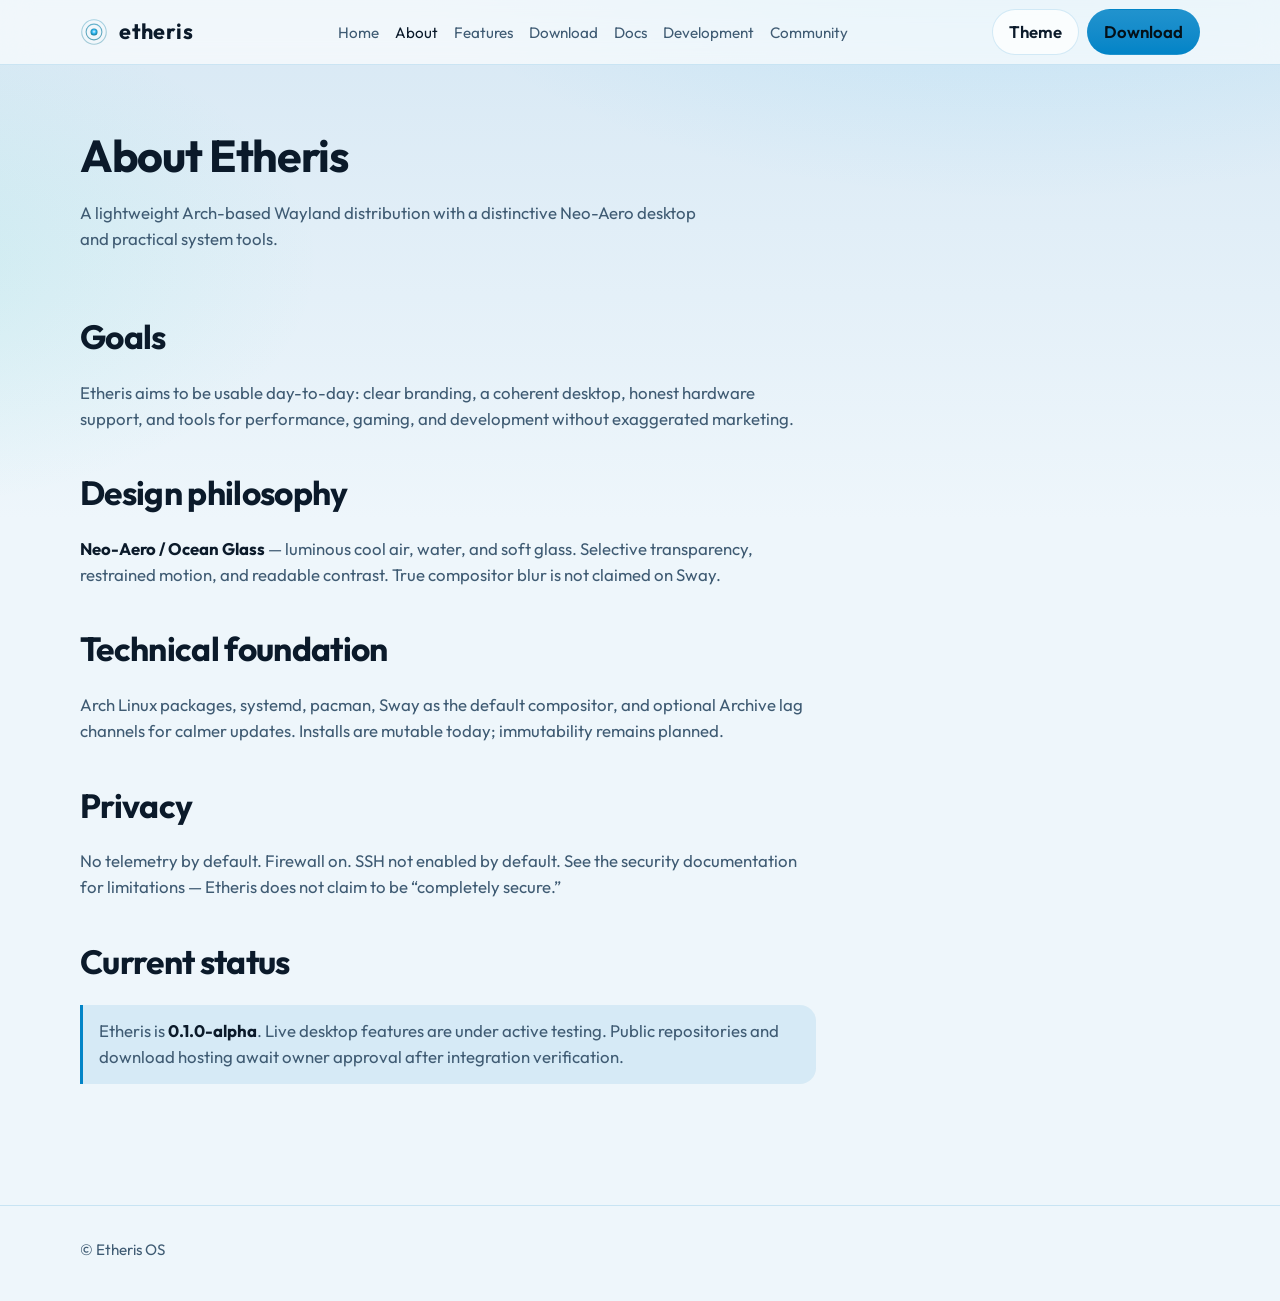
==== pages/about.html @ 5b99d964 "Initial commit of the Etheris OS website." ====
<!DOCTYPE html>
<html lang="en" data-theme="dark">
<head>
  <meta charset="utf-8">
  <meta name="viewport" content="width=device-width, initial-scale=1">
  <title>About — Etheris OS</title>
  <meta name="description" content="Project goals, design philosophy, and technical foundation of Etheris OS.">
  <link rel="icon" href="../assets/logo.svg" type="image/svg+xml">
  <link rel="stylesheet" href="../css/site.css">
</head>
<body>
  <a class="skip" href="#main">Skip to content</a>
  <header class="site-header">
    <div class="wrap nav">
      <a class="brand" href="../index.html"><img src="../assets/logo.svg" alt="">etheris</a>
      <button class="icon-btn menu-toggle" type="button" data-menu-toggle aria-expanded="false" aria-controls="site-nav">Menu</button>
      <ul class="nav-links" id="site-nav" data-nav-links>
        <li><a href="../index.html">Home</a></li>
        <li><a href="about.html" aria-current="page">About</a></li>
        <li><a href="features.html">Features</a></li>
        <li><a href="download.html">Download</a></li>
        <li><a href="docs.html">Docs</a></li>
        <li><a href="development.html">Development</a></li>
        <li><a href="community.html">Community</a></li>
      </ul>
      <div class="nav-actions">
        <button class="icon-btn" type="button" data-theme-toggle aria-label="Toggle light and dark theme">Theme</button>
        <a class="btn btn-primary" href="download.html">Download</a>
      </div>
    </div>
  </header>
  <main id="main" class="wrap">
    <header class="page-hero">
      <h1>About Etheris</h1>
      <p>A lightweight Arch-based Wayland distribution with a distinctive Neo-Aero desktop and practical system tools.</p>
    </header>
    <article class="prose section" style="padding-top:0">
      <h2>Goals</h2>
      <p>Etheris aims to be usable day-to-day: clear branding, a coherent desktop, honest hardware support, and tools for performance, gaming, and development without exaggerated marketing.</p>
      <h2>Design philosophy</h2>
      <p><strong>Neo-Aero / Ocean Glass</strong> — luminous cool air, water, and soft glass. Selective transparency, restrained motion, and readable contrast. True compositor blur is not claimed on Sway.</p>
      <h2>Technical foundation</h2>
      <p>Arch Linux packages, systemd, pacman, Sway as the default compositor, and optional Archive lag channels for calmer updates. Installs are mutable today; immutability remains planned.</p>
      <h2>Privacy</h2>
      <p>No telemetry by default. Firewall on. SSH not enabled by default. See the security documentation for limitations — Etheris does not claim to be “completely secure.”</p>
      <h2>Current status</h2>
      <p class="callout">Etheris is <strong>0.1.0-alpha</strong>. Live desktop features are under active testing. Public repositories and download hosting await owner approval after integration verification.</p>
    </article>
  </main>
  <footer class="site-footer"><div class="wrap">© Etheris OS</div></footer>
  <script src="../js/site.js" defer></script>
</body>
</html>
---- css/site.css ----
@font-face {
  font-family: Outfit;
  font-style: normal;
  font-weight: 400;
  font-display: swap;
  src: url("../assets/fonts/outfit-latin.woff2") format("woff2");
}
@font-face {
  font-family: Outfit;
  font-style: normal;
  font-weight: 600;
  font-display: swap;
  src: url("../assets/fonts/outfit-latin-600.woff2") format("woff2");
}
@font-face {
  font-family: Outfit;
  font-style: normal;
  font-weight: 700;
  font-display: swap;
  src: url("../assets/fonts/outfit-latin-700.woff2") format("woff2");
}

:root {
  color-scheme: dark light;
  --bg: #07111f;
  --bg-elevated: #0f2136;
  --bg-deep: #040b14;
  --fg: #e8f4fc;
  --fg-muted: #9db6cc;
  --accent: #38bdf8;
  --accent-2: #2dd4bf;
  --line: rgba(56, 189, 248, 0.18);
  --glass: rgba(15, 33, 54, 0.72);
  --shadow: 0 12px 40px rgba(8, 24, 48, 0.36);
  --radius: 16px;
  --font: Outfit, "Avenir Next", "Segoe UI", sans-serif;
  --max: 1120px;
  --ease: cubic-bezier(0.22, 1, 0.36, 1);
}

[data-theme="light"] {
  --bg: #eef6fb;
  --bg-elevated: #ffffff;
  --bg-deep: #d7e8f4;
  --fg: #0b1a2a;
  --fg-muted: #3f5b73;
  --accent: #0284c7;
  --accent-2: #0d9488;
  --line: rgba(2, 132, 199, 0.16);
  --glass: rgba(255, 255, 255, 0.72);
  --shadow: 0 12px 40px rgba(12, 60, 100, 0.12);
}

*,
*::before,
*::after { box-sizing: border-box; }

html { scroll-behavior: smooth; }

body {
  margin: 0;
  font-family: var(--font);
  font-size: 1.05rem;
  line-height: 1.55;
  color: var(--fg);
  background:
    radial-gradient(1200px 600px at 80% -10%, rgba(56, 189, 248, 0.18), transparent 55%),
    radial-gradient(900px 500px at -10% 20%, rgba(45, 212, 191, 0.12), transparent 50%),
    linear-gradient(180deg, var(--bg-deep), var(--bg) 40%, var(--bg));
  min-height: 100vh;
}

img { max-width: 100%; height: auto; display: block; }
a { color: var(--accent); text-decoration-thickness: 1px; text-underline-offset: 0.18em; }
a:hover { color: var(--accent-2); }

.skip {
  position: absolute;
  left: -999px;
  top: 0;
  background: var(--accent);
  color: #041018;
  padding: 0.6rem 1rem;
  z-index: 100;
}
.skip:focus { left: 1rem; top: 1rem; }

.wrap {
  width: min(var(--max), calc(100% - 2.5rem));
  margin-inline: auto;
}

.site-header {
  position: sticky;
  top: 0;
  z-index: 40;
  backdrop-filter: blur(14px);
  background: color-mix(in srgb, var(--glass) 88%, transparent);
  border-bottom: 1px solid var(--line);
}

.nav {
  display: flex;
  align-items: center;
  justify-content: space-between;
  gap: 1rem;
  min-height: 4rem;
}

.brand {
  display: inline-flex;
  align-items: center;
  gap: 0.7rem;
  color: var(--fg);
  text-decoration: none;
  font-weight: 700;
  letter-spacing: 0.02em;
  font-size: 1.35rem;
}
.brand img { width: 28px; height: 28px; }

.nav-links {
  display: flex;
  flex-wrap: wrap;
  gap: 0.35rem 1rem;
  list-style: none;
  margin: 0;
  padding: 0;
}
.nav-links a {
  color: var(--fg-muted);
  text-decoration: none;
  font-weight: 500;
  font-size: 0.95rem;
}
.nav-links a:hover,
.nav-links a[aria-current="page"] { color: var(--fg); }

.nav-actions {
  display: flex;
  align-items: center;
  gap: 0.5rem;
}

.icon-btn,
.btn {
  appearance: none;
  border: 1px solid var(--line);
  background: var(--glass);
  color: var(--fg);
  border-radius: 999px;
  padding: 0.55rem 1rem;
  font: inherit;
  font-weight: 600;
  cursor: pointer;
  text-decoration: none;
  display: inline-flex;
  align-items: center;
  justify-content: center;
  gap: 0.4rem;
  transition: transform 160ms var(--ease), background 160ms var(--ease), border-color 160ms var(--ease);
}
.btn:hover,
.icon-btn:hover { transform: translateY(-1px); border-color: color-mix(in srgb, var(--accent) 50%, var(--line)); }
.btn:focus-visible,
.icon-btn:focus-visible,
.nav-links a:focus-visible,
.brand:focus-visible {
  outline: 3px solid color-mix(in srgb, var(--accent) 70%, white);
  outline-offset: 2px;
}
.btn-primary {
  background: linear-gradient(180deg, color-mix(in srgb, var(--accent) 88%, white), var(--accent));
  color: #041018;
  border-color: transparent;
}
.btn-ghost { background: transparent; }

.menu-toggle { display: none; }

.hero {
  position: relative;
  min-height: min(88vh, 760px);
  display: grid;
  align-items: end;
  overflow: hidden;
  border-bottom: 1px solid var(--line);
}
.hero-media {
  position: absolute;
  inset: 0;
  background:
    linear-gradient(180deg, rgba(4, 11, 20, 0.25), rgba(4, 11, 20, 0.78)),
    url("../assets/images/hero-ocean-glass.jpg") center / cover no-repeat;
}
.hero-copy {
  position: relative;
  z-index: 1;
  padding: 5rem 0 3.5rem;
  max-width: 36rem;
}
.hero-brand {
  font-size: clamp(2.8rem, 7vw, 4.6rem);
  line-height: 1.02;
  margin: 0 0 0.75rem;
  font-weight: 700;
  letter-spacing: -0.03em;
}
.hero-copy p {
  margin: 0 0 1.4rem;
  color: var(--fg-muted);
  font-size: 1.12rem;
}
.hero-actions { display: flex; flex-wrap: wrap; gap: 0.75rem; }

.section {
  padding: 4.5rem 0;
}
.section h2 {
  margin: 0 0 0.6rem;
  font-size: clamp(1.6rem, 3vw, 2.1rem);
  letter-spacing: -0.02em;
}
.section .lede {
  margin: 0 0 2rem;
  color: var(--fg-muted);
  max-width: 40rem;
}

.feature-grid {
  display: grid;
  grid-template-columns: repeat(3, minmax(0, 1fr));
  gap: 1rem;
}
.feature {
  padding: 1.25rem 1.3rem;
  border-radius: var(--radius);
  background: var(--glass);
  border: 1px solid var(--line);
  box-shadow: var(--shadow);
}
.feature h3 {
  margin: 0 0 0.45rem;
  font-size: 1.1rem;
}
.feature p {
  margin: 0;
  color: var(--fg-muted);
  font-size: 0.98rem;
}

.status-pill {
  display: inline-flex;
  align-items: center;
  gap: 0.45rem;
  padding: 0.35rem 0.75rem;
  border-radius: 999px;
  border: 1px solid var(--line);
  background: color-mix(in srgb, var(--accent) 12%, transparent);
  color: var(--fg-muted);
  font-size: 0.85rem;
  font-weight: 600;
  margin-bottom: 1rem;
}
.status-pill::before {
  content: "";
  width: 0.55rem;
  height: 0.55rem;
  border-radius: 50%;
  background: #fbbf24;
  box-shadow: 0 0 0 3px rgba(251, 191, 36, 0.2);
}

.split {
  display: grid;
  grid-template-columns: 1.1fr 0.9fr;
  gap: 2rem;
  align-items: start;
}
.panel {
  border: 1px solid var(--line);
  border-radius: var(--radius);
  background: var(--glass);
  padding: 1.4rem 1.5rem;
  box-shadow: var(--shadow);
}
.panel h3 { margin-top: 0; }
.panel ul { margin: 0; padding-left: 1.1rem; color: var(--fg-muted); }
.panel li { margin: 0.35rem 0; }

.page-hero {
  padding: 3.5rem 0 1.5rem;
}
.page-hero h1 {
  margin: 0 0 0.6rem;
  font-size: clamp(2rem, 4vw, 2.8rem);
  letter-spacing: -0.03em;
}
.page-hero p {
  margin: 0;
  color: var(--fg-muted);
  max-width: 40rem;
}

.prose {
  max-width: 46rem;
}
.prose h2 { margin-top: 2.2rem; }
.prose p, .prose li { color: var(--fg-muted); }
.prose strong { color: var(--fg); }

.callout {
  border-left: 3px solid var(--accent);
  padding: 0.85rem 1rem;
  background: color-mix(in srgb, var(--accent) 10%, transparent);
  border-radius: 0 var(--radius) var(--radius) 0;
  color: var(--fg-muted);
}

.site-footer {
  border-top: 1px solid var(--line);
  padding: 2rem 0 2.5rem;
  margin-top: 2rem;
  color: var(--fg-muted);
  font-size: 0.95rem;
}
.footer-grid {
  display: flex;
  flex-wrap: wrap;
  gap: 1rem 2rem;
  justify-content: space-between;
}
.footer-grid a { color: var(--fg-muted); text-decoration: none; }
.footer-grid a:hover { color: var(--fg); }

@media (max-width: 900px) {
  .feature-grid,
  .split { grid-template-columns: 1fr; }
  .menu-toggle { display: inline-flex; }
  .nav-links {
    display: none;
    position: absolute;
    left: 1.25rem;
    right: 1.25rem;
    top: 4.2rem;
    flex-direction: column;
    padding: 1rem;
    border-radius: var(--radius);
    background: var(--bg-elevated);
    border: 1px solid var(--line);
    box-shadow: var(--shadow);
  }
  .nav-links.open { display: flex; }
}

@media (prefers-reduced-motion: reduce) {
  html { scroll-behavior: auto; }
  .btn, .icon-btn { transition: none; }
}

.reveal {
  animation: rise 700ms var(--ease) both;
}
@keyframes rise {
  from { opacity: 0; transform: translateY(12px); }
  to { opacity: 1; transform: translateY(0); }
}
@media (prefers-reduced-motion: reduce) {
  .reveal { animation: none; }
}
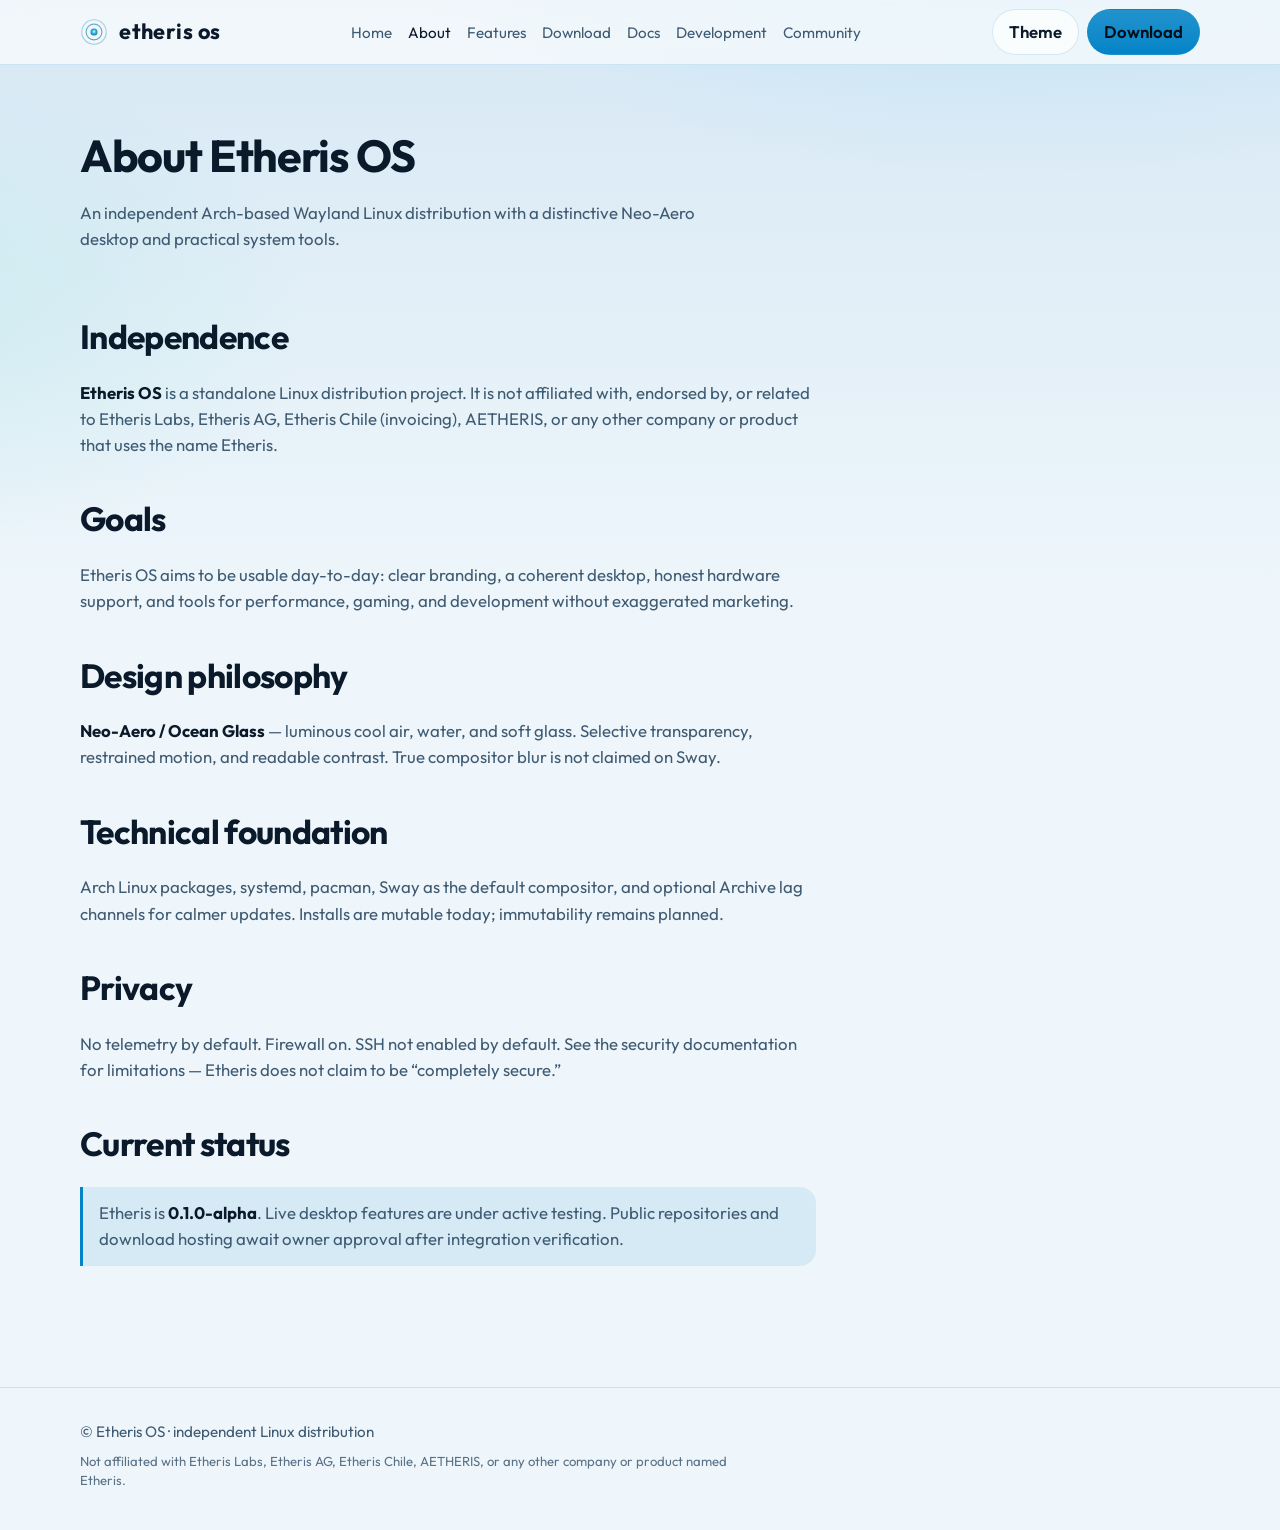
==== commit b4c87e12: "Brand Etheris OS as an independent Linux project. Clarify naming and add a non-affiliation notice so" ====
--- a/pages/about.html
+++ b/pages/about.html
@@ -12,7 +12,7 @@
   <a class="skip" href="#main">Skip to content</a>
   <header class="site-header">
     <div class="wrap nav">
-      <a class="brand" href="../index.html"><img src="../assets/logo.svg" alt="">etheris</a>
+      <a class="brand" href="../index.html"><img src="../assets/logo.svg" alt="">etheris os</a>
       <button class="icon-btn menu-toggle" type="button" data-menu-toggle aria-expanded="false" aria-controls="site-nav">Menu</button>
       <ul class="nav-links" id="site-nav" data-nav-links>
         <li><a href="../index.html">Home</a></li>
@@ -31,12 +31,14 @@
   </header>
   <main id="main" class="wrap">
     <header class="page-hero">
-      <h1>About Etheris</h1>
-      <p>A lightweight Arch-based Wayland distribution with a distinctive Neo-Aero desktop and practical system tools.</p>
+      <h1>About Etheris OS</h1>
+      <p>An independent Arch-based Wayland Linux distribution with a distinctive Neo-Aero desktop and practical system tools.</p>
     </header>
     <article class="prose section" style="padding-top:0">
+      <h2>Independence</h2>
+      <p><strong>Etheris OS</strong> is a standalone Linux distribution project. It is not affiliated with, endorsed by, or related to Etheris Labs, Etheris AG, Etheris Chile (invoicing), AETHERIS, or any other company or product that uses the name Etheris.</p>
       <h2>Goals</h2>
-      <p>Etheris aims to be usable day-to-day: clear branding, a coherent desktop, honest hardware support, and tools for performance, gaming, and development without exaggerated marketing.</p>
+      <p>Etheris OS aims to be usable day-to-day: clear branding, a coherent desktop, honest hardware support, and tools for performance, gaming, and development without exaggerated marketing.</p>
       <h2>Design philosophy</h2>
       <p><strong>Neo-Aero / Ocean Glass</strong> — luminous cool air, water, and soft glass. Selective transparency, restrained motion, and readable contrast. True compositor blur is not claimed on Sway.</p>
       <h2>Technical foundation</h2>
@@ -47,7 +49,12 @@
       <p class="callout">Etheris is <strong>0.1.0-alpha</strong>. Live desktop features are under active testing. Public repositories and download hosting await owner approval after integration verification.</p>
     </article>
   </main>
-  <footer class="site-footer"><div class="wrap">© Etheris OS</div></footer>
+  <footer class="site-footer">
+    <div class="wrap">
+      <div>© Etheris OS · independent Linux distribution</div>
+      <p class="footer-note">Not affiliated with Etheris Labs, Etheris AG, Etheris Chile, AETHERIS, or any other company or product named Etheris.</p>
+    </div>
+  </footer>
   <script src="../js/site.js" defer></script>
 </body>
 </html>
--- a/css/site.css
+++ b/css/site.css
@@ -332,6 +332,13 @@
 }
 .footer-grid a { color: var(--fg-muted); text-decoration: none; }
 .footer-grid a:hover { color: var(--fg); }
+.footer-note {
+  margin: 0.55rem 0 0;
+  max-width: 42rem;
+  font-size: 0.82rem;
+  line-height: 1.45;
+  color: color-mix(in srgb, var(--fg-muted) 85%, transparent);
+}
 
 @media (max-width: 900px) {
   .feature-grid,
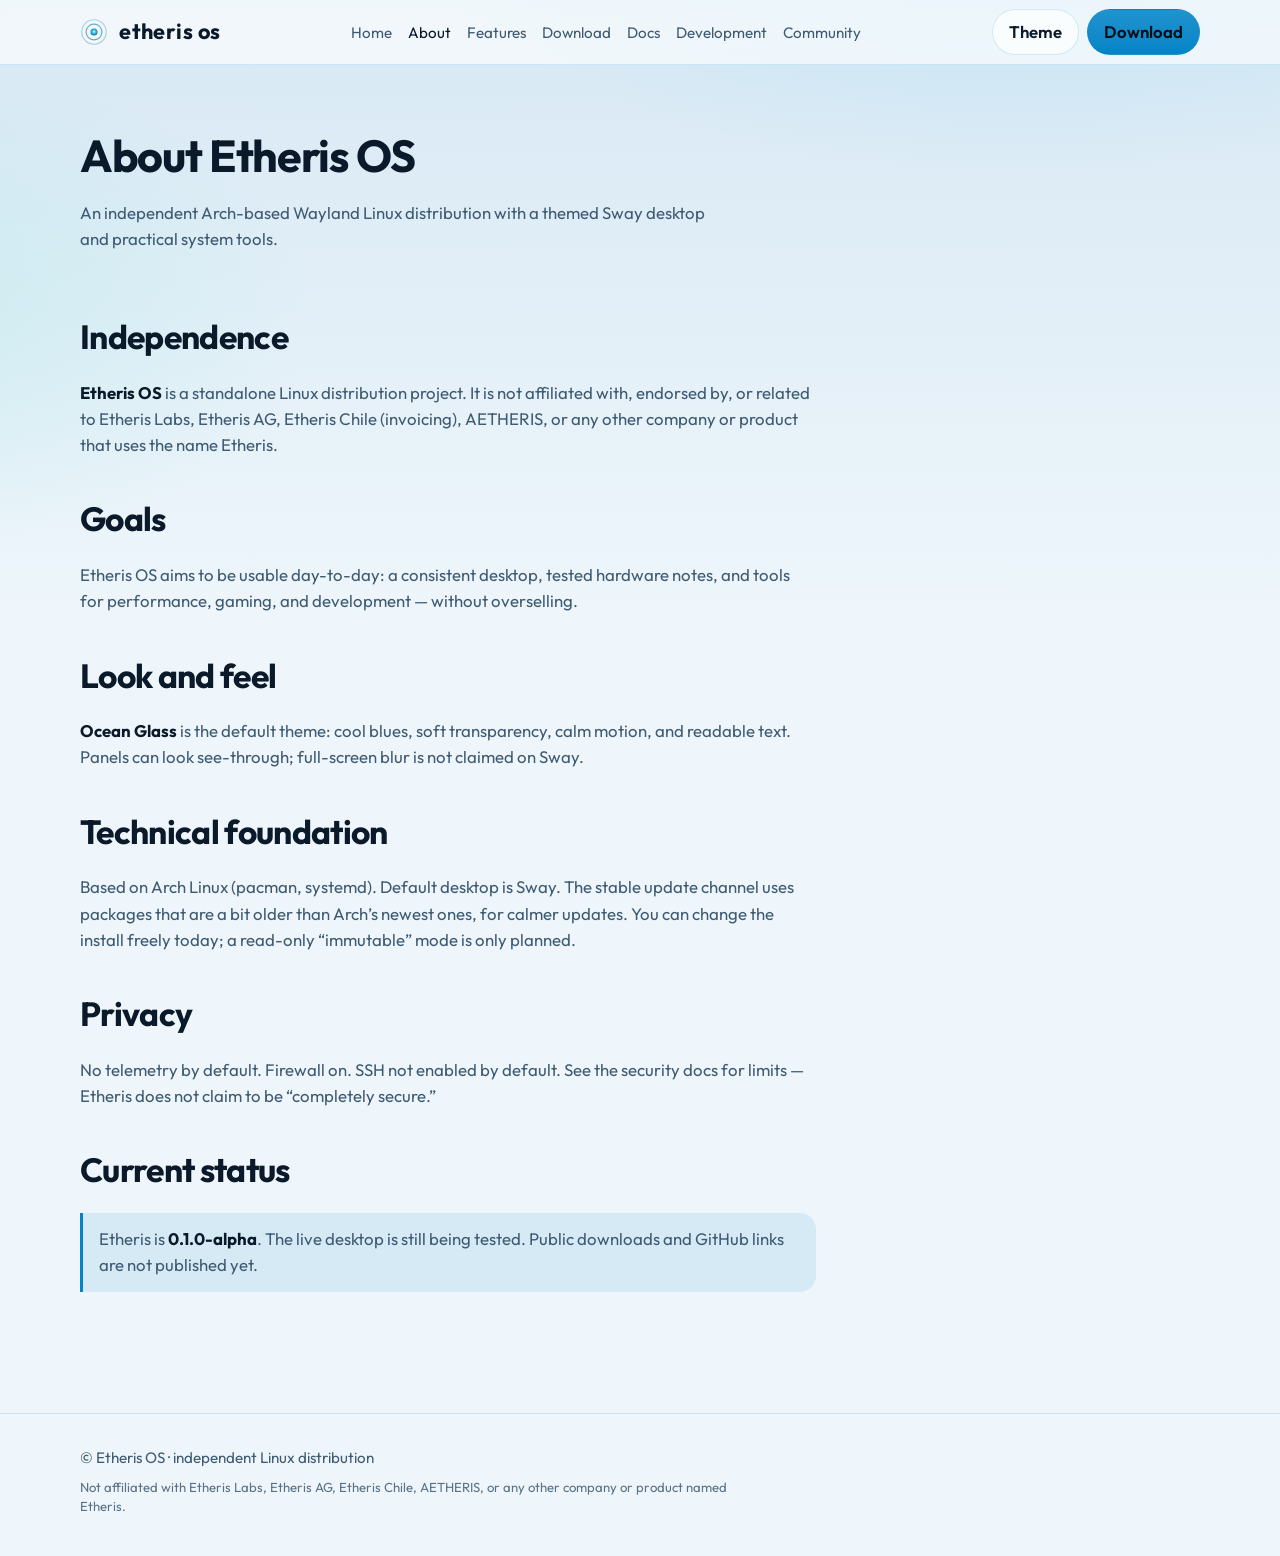
==== commit 87a0fc10: "Document Nov 15 progress and link public GitHub repos. Refresh download page for etheris-2026.11.15 " ====
--- a/pages/about.html
+++ b/pages/about.html
@@ -32,21 +32,21 @@
   <main id="main" class="wrap">
     <header class="page-hero">
       <h1>About Etheris OS</h1>
-      <p>An independent Arch-based Wayland Linux distribution with a distinctive Neo-Aero desktop and practical system tools.</p>
+      <p>An independent Arch-based Wayland Linux distribution with a themed Sway desktop and practical system tools.</p>
     </header>
     <article class="prose section" style="padding-top:0">
       <h2>Independence</h2>
       <p><strong>Etheris OS</strong> is a standalone Linux distribution project. It is not affiliated with, endorsed by, or related to Etheris Labs, Etheris AG, Etheris Chile (invoicing), AETHERIS, or any other company or product that uses the name Etheris.</p>
       <h2>Goals</h2>
-      <p>Etheris OS aims to be usable day-to-day: clear branding, a coherent desktop, honest hardware support, and tools for performance, gaming, and development without exaggerated marketing.</p>
-      <h2>Design philosophy</h2>
-      <p><strong>Neo-Aero / Ocean Glass</strong> — luminous cool air, water, and soft glass. Selective transparency, restrained motion, and readable contrast. True compositor blur is not claimed on Sway.</p>
+      <p>Etheris OS aims to be usable day-to-day: a consistent desktop, tested hardware notes, and tools for performance, gaming, and development — without overselling.</p>
+      <h2>Look and feel</h2>
+      <p><strong>Ocean Glass</strong> is the default theme: cool blues, soft transparency, calm motion, and readable text. Panels can look see-through; full-screen blur is not claimed on Sway.</p>
       <h2>Technical foundation</h2>
-      <p>Arch Linux packages, systemd, pacman, Sway as the default compositor, and optional Archive lag channels for calmer updates. Installs are mutable today; immutability remains planned.</p>
+      <p>Based on Arch Linux (pacman, systemd). Default desktop is Sway. The stable update channel uses packages that are a bit older than Arch’s newest ones, for calmer updates. You can change the install freely today; a read-only “immutable” mode is only planned.</p>
       <h2>Privacy</h2>
-      <p>No telemetry by default. Firewall on. SSH not enabled by default. See the security documentation for limitations — Etheris does not claim to be “completely secure.”</p>
+      <p>No telemetry by default. Firewall on. SSH not enabled by default. See the security docs for limits — Etheris does not claim to be “completely secure.”</p>
       <h2>Current status</h2>
-      <p class="callout">Etheris is <strong>0.1.0-alpha</strong>. Live desktop features are under active testing. Public repositories and download hosting await owner approval after integration verification.</p>
+      <p class="callout">Etheris is <strong>0.1.0-alpha</strong>. The live desktop is still being tested. Public downloads and GitHub links are not published yet.</p>
     </article>
   </main>
   <footer class="site-footer">
